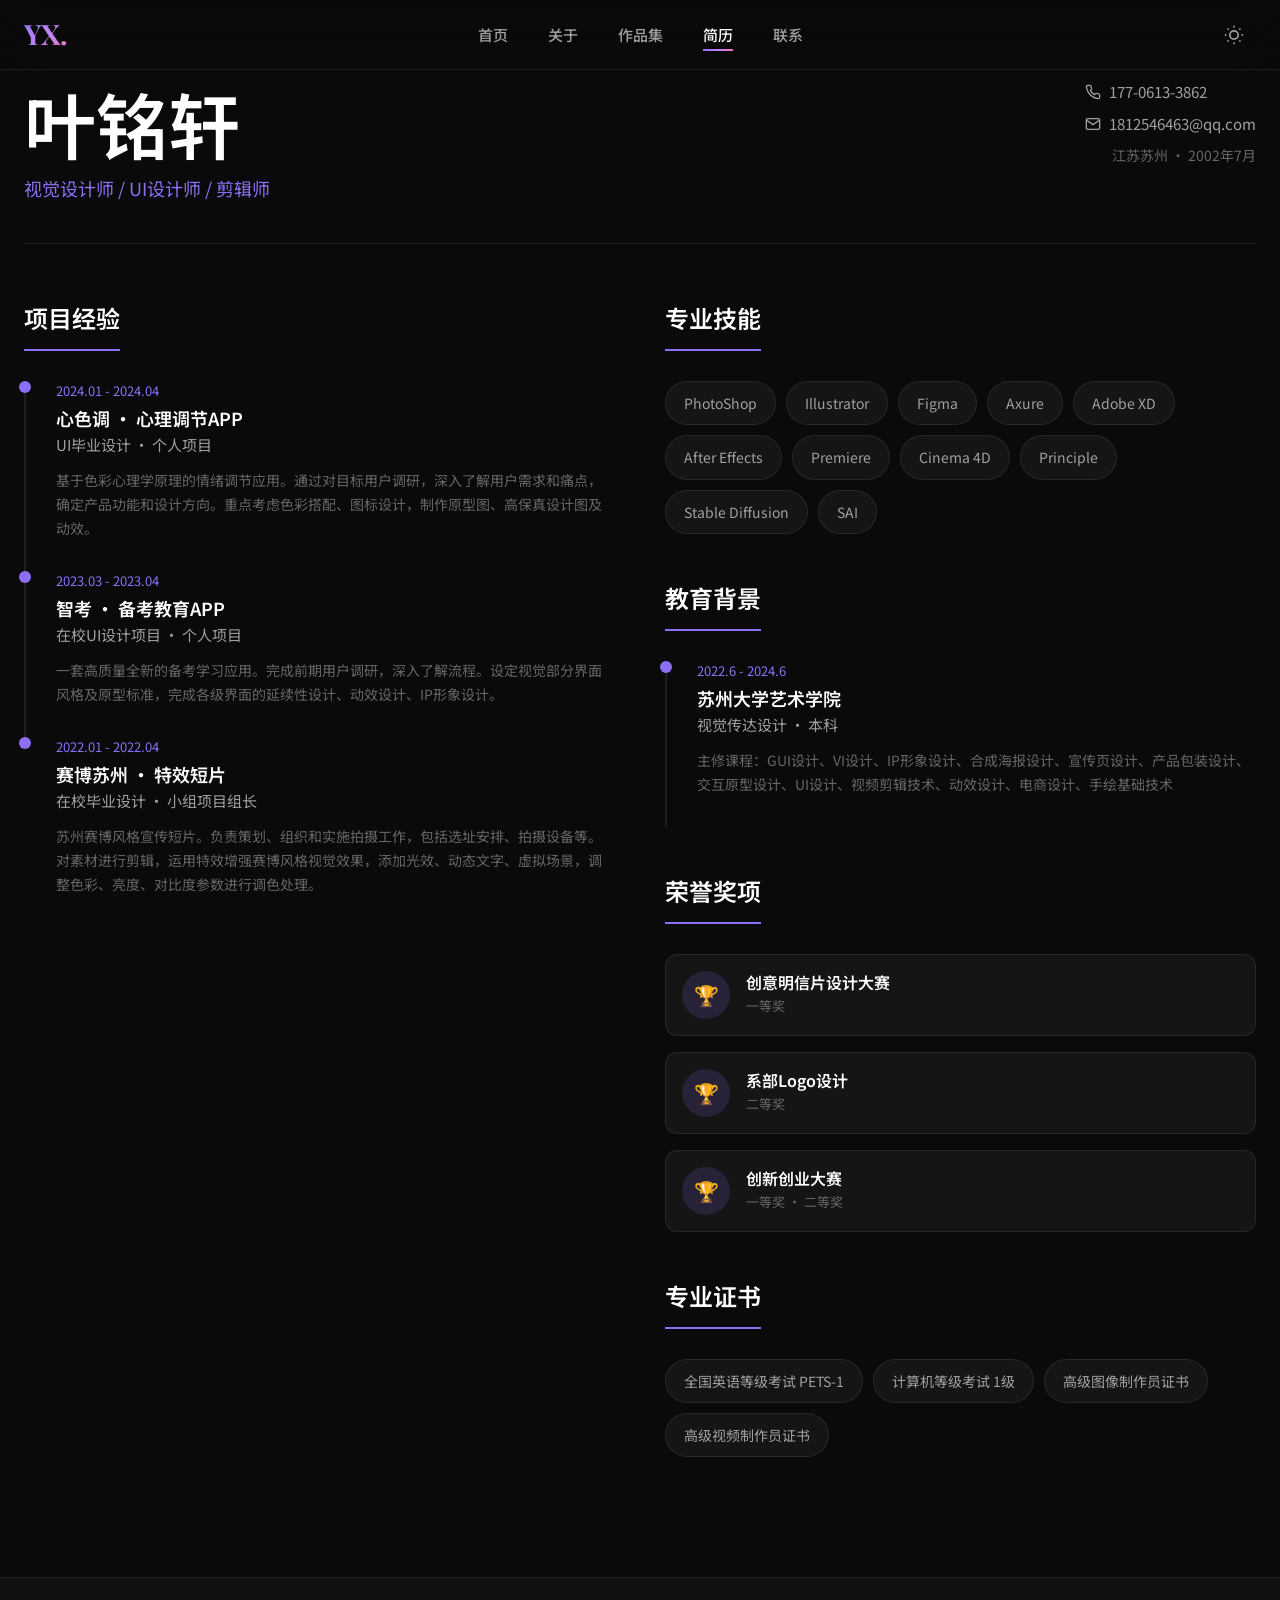
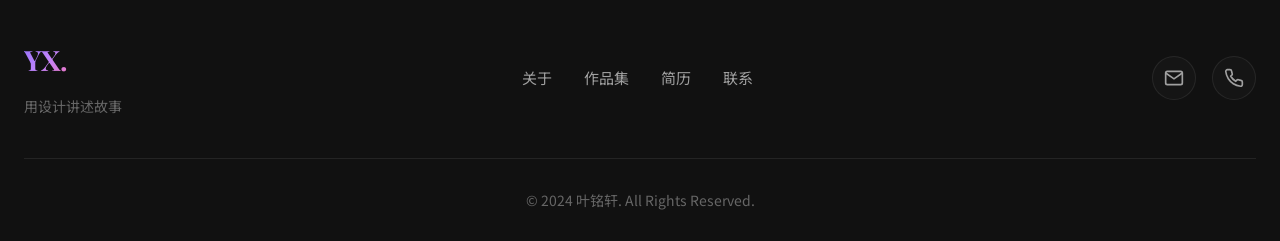
==== resume.html @ 99274835 "add website" ====
<!DOCTYPE html>
<html lang="zh-CN">
<head>
    <meta charset="UTF-8">
    <meta name="viewport" content="width=device-width, initial-scale=1.0">
    <title>简历 | 叶铭轩 - 视觉设计师</title>
    <meta name="description" content="叶铭轩简历 - 苏州大学艺术学院视觉传达设计，UI设计师，技能证书，项目经验">
    <link rel="preconnect" href="https://fonts.googleapis.com">
    <link rel="preconnect" href="https://fonts.gstatic.com" crossorigin>
    <link href="https://fonts.googleapis.com/css2?family=Noto+Sans+SC:wght@300;400;500;700&family=Playfair+Display:wght@400;600;700&family=Space+Grotesk:wght@300;400;500;600;700&display=swap" rel="stylesheet">
    <link rel="stylesheet" href="assets/css/style.css">
</head>
<body>
    <!-- 导航 -->
    <nav class="navbar" id="navbar">
        <div class="nav-container">
            <a href="index.html" class="logo">YX.</a>
            <div class="nav-menu" id="navMenu">
                <a href="index.html" class="nav-link">首页</a>
                <a href="about.html" class="nav-link">关于</a>
                <a href="portfolio.html" class="nav-link">作品集</a>
                <a href="resume.html" class="nav-link active">简历</a>
                <a href="contact.html" class="nav-link">联系</a>
            </div>
            <div class="nav-actions">
                <button class="theme-toggle" id="themeToggle" aria-label="切换主题">
                    <svg class="sun-icon" width="20" height="20" viewBox="0 0 24 24" fill="none" stroke="currentColor" stroke-width="2">
                        <circle cx="12" cy="12" r="5"></circle>
                        <line x1="12" y1="1" x2="12" y2="3"></line>
                        <line x1="12" y1="21" x2="12" y2="23"></line>
                        <line x1="4.22" y1="4.22" x2="5.64" y2="5.64"></line>
                        <line x1="18.36" y1="18.36" x2="19.78" y2="19.78"></line>
                        <line x1="1" y1="12" x2="3" y2="12"></line>
                        <line x1="21" y1="12" x2="23" y2="12"></line>
                        <line x1="4.22" y1="19.78" x2="5.64" y2="18.36"></line>
                        <line x1="18.36" y1="5.64" x2="19.78" y2="4.22"></line>
                    </svg>
                    <svg class="moon-icon" width="20" height="20" viewBox="0 0 24 24" fill="none" stroke="currentColor" stroke-width="2">
                        <path d="M21 12.79A9 9 0 1 1 11.21 3 7 7 0 0 0 21 12.79z"></path>
                    </svg>
                </button>
                <button class="menu-toggle" id="menuToggle" aria-label="菜单">
                    <span></span>
                    <span></span>
                    <span></span>
                </button>
            </div>
        </div>
    </nav>

    <!-- Resume Section -->
    <section class="resume-section">
        <div class="container">
            <!-- Resume Header -->
            <div class="resume-header" data-aos="fade-up">
                <div>
                    <h1>叶铭轩</h1>
                    <p style="font-size: 18px; color: var(--accent);">视觉设计师 / UI设计师 / 剪辑师</p>
                </div>
                <div class="resume-contact">
                    <a href="tel:17706133862">
                        <svg width="16" height="16" viewBox="0 0 24 24" fill="none" stroke="currentColor" stroke-width="2">
                            <path d="M22 16.92v3a2 2 0 0 1-2.18 2 19.79 19.79 0 0 1-8.63-3.07 19.5 19.5 0 0 1-6-6 19.79 19.79 0 0 1-3.07-8.67A2 2 0 0 1 4.11 2h3a2 2 0 0 1 2 1.72 12.84 12.84 0 0 0 .7 2.81 2 2 0 0 1-.45 2.11L8.09 9.91a16 16 0 0 0 6 6l1.27-1.27a2 2 0 0 1 2.11-.45 12.84 12.84 0 0 0 2.81.7A2 2 0 0 1 22 16.92z"></path>
                        </svg>
                        177-0613-3862
                    </a>
                    <a href="mailto:1812546463@qq.com">
                        <svg width="16" height="16" viewBox="0 0 24 24" fill="none" stroke="currentColor" stroke-width="2">
                            <path d="M4 4h16c1.1 0 2 .9 2 2v12c0 1.1-.9 2-2 2H4c-1.1 0-2-.9-2-2V6c0-1.1.9-2 2-2z"></path>
                            <polyline points="22,6 12,13 2,6"></polyline>
                        </svg>
                        1812546463@qq.com
                    </a>
                    <p style="font-size: 14px; color: var(--text-muted);">江苏苏州 · 2002年7月</p>
                </div>
            </div>

            <!-- Resume Grid -->
            <div class="resume-grid">
                <!-- Left Column -->
                <div class="resume-column">
                    <h2>项目经验</h2>
                    
                    <div class="timeline-item" data-aos="fade-up">
                        <p class="timeline-date">2024.01 - 2024.04</p>
                        <h3 class="timeline-title">心色调 · 心理调节APP</h3>
                        <p class="timeline-subtitle">UI毕业设计 · 个人项目</p>
                        <p class="timeline-desc">
                            基于色彩心理学原理的情绪调节应用。通过对目标用户调研，深入了解用户需求和痛点，确定产品功能和设计方向。重点考虑色彩搭配、图标设计，制作原型图、高保真设计图及动效。
                        </p>
                    </div>
                    
                    <div class="timeline-item" data-aos="fade-up">
                        <p class="timeline-date">2023.03 - 2023.04</p>
                        <h3 class="timeline-title">智考 · 备考教育APP</h3>
                        <p class="timeline-subtitle">在校UI设计项目 · 个人项目</p>
                        <p class="timeline-desc">
                            一套高质量全新的备考学习应用。完成前期用户调研，深入了解流程。设定视觉部分界面风格及原型标准，完成各级界面的延续性设计、动效设计、IP形象设计。
                        </p>
                    </div>
                    
                    <div class="timeline-item" data-aos="fade-up">
                        <p class="timeline-date">2022.01 - 2022.04</p>
                        <h3 class="timeline-title">赛博苏州 · 特效短片</h3>
                        <p class="timeline-subtitle">在校毕业设计 · 小组项目组长</p>
                        <p class="timeline-desc">
                            苏州赛博风格宣传短片。负责策划、组织和实施拍摄工作，包括选址安排、拍摄设备等。对素材进行剪辑，运用特效增强赛博风格视觉效果，添加光效、动态文字、虚拟场景，调整色彩、亮度、对比度参数进行调色处理。
                        </p>
                    </div>
                </div>

                <!-- Right Column -->
                <div class="resume-column">
                    <h2>专业技能</h2>
                    <div class="skills-list" data-aos="fade-up">
                        <span class="skill-tag">PhotoShop</span>
                        <span class="skill-tag">Illustrator</span>
                        <span class="skill-tag">Figma</span>
                        <span class="skill-tag">Axure</span>
                        <span class="skill-tag">Adobe XD</span>
                        <span class="skill-tag">After Effects</span>
                        <span class="skill-tag">Premiere</span>
                        <span class="skill-tag">Cinema 4D</span>
                        <span class="skill-tag">Principle</span>
                        <span class="skill-tag">Stable Diffusion</span>
                        <span class="skill-tag">SAI</span>
                    </div>

                    <h2 style="margin-top: 50px;">教育背景</h2>
                    <div class="timeline-item" data-aos="fade-up">
                        <p class="timeline-date">2022.6 - 2024.6</p>
                        <h3 class="timeline-title">苏州大学艺术学院</h3>
                        <p class="timeline-subtitle">视觉传达设计 · 本科</p>
                        <p class="timeline-desc">
                            主修课程：GUI设计、VI设计、IP形象设计、合成海报设计、宣传页设计、产品包装设计、交互原型设计、UI设计、视频剪辑技术、动效设计、电商设计、手绘基础技术
                        </p>
                    </div>

                    <h2 style="margin-top: 50px;">荣誉奖项</h2>
                    <div class="awards-grid" data-aos="fade-up">
                        <div class="award-item">
                            <div class="award-icon">🏆</div>
                            <div class="award-info">
                                <h4>创意明信片设计大赛</h4>
                                <p>一等奖</p>
                            </div>
                        </div>
                        <div class="award-item">
                            <div class="award-icon">🏆</div>
                            <div class="award-info">
                                <h4>系部Logo设计</h4>
                                <p>二等奖</p>
                            </div>
                        </div>
                        <div class="award-item">
                            <div class="award-icon">🏆</div>
                            <div class="award-info">
                                <h4>创新创业大赛</h4>
                                <p>一等奖 · 二等奖</p>
                            </div>
                        </div>
                    </div>

                    <h2 style="margin-top: 50px;">专业证书</h2>
                    <div class="skills-list" data-aos="fade-up">
                        <span class="skill-tag">全国英语等级考试 PETS-1</span>
                        <span class="skill-tag">计算机等级考试 1级</span>
                        <span class="skill-tag">高级图像制作员证书</span>
                        <span class="skill-tag">高级视频制作员证书</span>
                    </div>
                </div>
            </div>
        </div>
    </section>

    <!-- Footer -->
    <footer class="footer">
        <div class="container">
            <div class="footer-content">
                <div class="footer-brand">
            <a href="index.html" class="logo">YX.</a>
                    <p>用设计讲述故事</p>
                </div>
                <div class="footer-links">
                    <a href="about.html">关于</a>
                    <a href="portfolio.html">作品集</a>
                    <a href="resume.html">简历</a>
                    <a href="contact.html">联系</a>
                </div>
                <div class="footer-social">
                    <a href="mailto:1812546463@qq.com" aria-label="Email">
                        <svg width="20" height="20" viewBox="0 0 24 24" fill="none" stroke="currentColor" stroke-width="2">
                            <path d="M4 4h16c1.1 0 2 .9 2 2v12c0 1.1-.9 2-2 2H4c-1.1 0-2-.9-2-2V6c0-1.1.9-2 2-2z"></path>
                            <polyline points="22,6 12,13 2,6"></polyline>
                        </svg>
                    </a>
                    <a href="tel:17706133862" aria-label="Phone">
                        <svg width="20" height="20" viewBox="0 0 24 24" fill="none" stroke="currentColor" stroke-width="2">
                            <path d="M22 16.92v3a2 2 0 0 1-2.18 2 19.79 19.79 0 0 1-8.63-3.07 19.5 19.5 0 0 1-6-6 19.79 19.79 0 0 1-3.07-8.67A2 2 0 0 1 4.11 2h3a2 2 0 0 1 2 1.72 12.84 12.84 0 0 0 .7 2.81 2 2 0 0 1-.45 2.11L8.09 9.91a16 16 0 0 0 6 6l1.27-1.27a2 2 0 0 1 2.11-.45 12.84 12.84 0 0 0 2.81.7A2 2 0 0 1 22 16.92z"></path>
                        </svg>
                    </a>
                </div>
            </div>
            <div class="footer-bottom">
                <p>&copy; 2024 叶铭轩. All Rights Reserved.</p>
            </div>
        </div>
    </footer>

    <script src="assets/js/main.js"></script>
</body>
</html>
---- assets/css/style.css ----
/* ========================================
   CSS Variables & Theme
   ======================================== */
:root {
    /* Light Theme (Default) - 纯白背景 + 卡片阴影区分 */
    --bg-primary: #ffffff;
    --bg-secondary: #f5f5f5;
    --bg-tertiary: #eeeeee;
    --bg-card: #ffffff;
    --bg-card-hover: #fafafa;
    
    --text-primary: #111111;
    --text-secondary: #555555;
    --text-muted: #888888;
    
    --accent: #7C3AED;
    --accent-hover: #6D28D9;
    --accent-light: rgba(124, 58, 237, 0.1);
    --accent-gradient: linear-gradient(135deg, #7C3AED 0%, #a855f7 50%, #ec4899 100%);
    
    --border-color: rgba(0, 0, 0, 0.08);
    --border-color-light: rgba(0, 0, 0, 0.12);
    
    --shadow-sm: 0 2px 8px rgba(0, 0, 0, 0.06);
    --shadow-md: 0 4px 20px rgba(0, 0, 0, 0.08);
    --shadow-lg: 0 8px 40px rgba(0, 0, 0, 0.1);
    --shadow-accent: 0 4px 20px rgba(124, 58, 237, 0.2);
    
    --radius-sm: 8px;
    --radius-md: 12px;
    --radius-lg: 16px;
    --radius-xl: 24px;
    
    --transition-fast: 0.2s ease;
    --transition-base: 0.3s ease;
    --transition-slow: 0.5s ease;
    
    --container-width: 1400px;
    --header-height: 70px;
}

/* Dark Theme */
[data-theme="dark"] {
    --bg-primary: #0a0a0a;
    --bg-secondary: #111111;
    --bg-tertiary: #1a1a1a;
    --bg-card: #151515;
    --bg-card-hover: #1f1f1f;
    
    --text-primary: #ffffff;
    --text-secondary: #a0a0a0;
    --text-muted: #666666;
    
    --accent: #8D6FF6;
    --accent-hover: #a78bfa;
    --accent-light: rgba(141, 111, 246, 0.15);
    --accent-gradient: linear-gradient(135deg, #8D6FF6 0%, #c084fc 50%, #f472b6 100%);
    
    --border-color: rgba(255, 255, 255, 0.08);
    --border-color-light: rgba(255, 255, 255, 0.12);
    
    --shadow-sm: 0 2px 8px rgba(0, 0, 0, 0.3);
    --shadow-md: 0 4px 20px rgba(0, 0, 0, 0.4);
    --shadow-lg: 0 8px 40px rgba(0, 0, 0, 0.5);
    --shadow-accent: 0 4px 20px rgba(141, 111, 246, 0.3);
}

/* ========================================
   Reset & Base
   ======================================== */
*, *::before, *::after {
    margin: 0;
    padding: 0;
    box-sizing: border-box;
}

html {
    scroll-behavior: smooth;
    transition: background 0.3s ease;
}

body {
    font-family: 'Noto Sans SC', 'Space Grotesk', -apple-system, BlinkMacSystemFont, sans-serif;
    font-size: 16px;
    line-height: 1.6;
    color: var(--text-primary);
    background-color: var(--bg-primary);
    -webkit-font-smoothing: antialiased;
    -moz-osx-font-smoothing: grayscale;
    transition: background-color var(--transition-base), color var(--transition-base), background var(--transition-base);
    overflow-x: hidden;
}

a {
    color: inherit;
    text-decoration: none;
}

img {
    max-width: 100%;
    height: auto;
    display: block;
}

button {
    font-family: inherit;
    cursor: pointer;
    border: none;
    background: none;
}

ul, ol {
    list-style: none;
}

/* ========================================
   Typography
   ======================================== */
h1, h2, h3, h4, h5, h6 {
    font-weight: 600;
    line-height: 1.2;
}

h1 { font-size: clamp(2.5rem, 6vw, 4.5rem); }
h2 { font-size: clamp(2rem, 4vw, 3rem); }
h3 { font-size: clamp(1.5rem, 3vw, 2rem); }
h4 { font-size: 1.25rem; }

p {
    color: var(--text-secondary);
}

/* ========================================
   Layout
   ======================================== */
.container {
    width: 100%;
    max-width: var(--container-width);
    margin: 0 auto;
    padding: 0 24px;
}

.section-header {
    text-align: center;
    margin-bottom: 60px;
}

.section-subtitle {
    font-size: 14px;
    font-weight: 500;
    letter-spacing: 3px;
    text-transform: uppercase;
    color: var(--accent);
    margin-bottom: 12px;
}

.section-title {
    font-size: clamp(2rem, 4vw, 2.5rem);
    color: var(--text-primary);
}

/* ========================================
   Navigation
   ======================================== */
.navbar {
    position: fixed;
    top: 0;
    left: 0;
    right: 0;
    height: var(--header-height);
    z-index: 1000;
    background: rgba(255, 255, 255, 0.9);
    backdrop-filter: blur(20px);
    border-bottom: 1px solid var(--border-color);
    transition: all var(--transition-base), background 0.3s ease;
}

[data-theme="dark"] .navbar {
    background: rgba(10, 10, 10, 0.9);
}

.nav-container {
    max-width: var(--container-width);
    margin: 0 auto;
    padding: 0 24px;
    height: 100%;
    display: flex;
    align-items: center;
    justify-content: space-between;
}

.logo {
    font-family: 'Playfair Display', serif;
    font-size: 28px;
    font-weight: 700;
    background: var(--accent-gradient);
    -webkit-background-clip: text;
    -webkit-text-fill-color: transparent;
    background-clip: text;
}

.nav-menu {
    display: flex;
    align-items: center;
    gap: 40px;
}

.nav-link {
    font-size: 15px;
    font-weight: 500;
    color: var(--text-secondary);
    position: relative;
    transition: color var(--transition-fast);
}

.nav-link::after {
    content: '';
    position: absolute;
    bottom: -4px;
    left: 0;
    width: 0;
    height: 2px;
    background: var(--accent-gradient);
    transition: width var(--transition-base);
}

.nav-link:hover,
.nav-link.active {
    color: var(--text-primary);
}

.nav-link:hover::after,
.nav-link.active::after {
    width: 100%;
}

.nav-actions {
    display: flex;
    align-items: center;
    gap: 16px;
}

.theme-toggle {
    width: 44px;
    height: 44px;
    border-radius: 50%;
    display: flex;
    align-items: center;
    justify-content: center;
    color: var(--text-secondary);
    transition: all var(--transition-fast);
}

.theme-toggle:hover {
    background: var(--accent-light);
    color: var(--accent);
}

.theme-toggle .sun-icon {
    display: none;
}

.theme-toggle .moon-icon {
    display: block;
}

[data-theme="light"] .theme-toggle .sun-icon {
    display: block;
}

[data-theme="light"] .theme-toggle .moon-icon {
    display: none;
}

.menu-toggle {
    display: none;
    flex-direction: column;
    justify-content: center;
    align-items: center;
    width: 44px;
    height: 44px;
    gap: 6px;
}

.menu-toggle span {
    display: block;
    width: 24px;
    height: 2px;
    background: var(--text-primary);
    transition: all var(--transition-fast);
}

@media (max-width: 768px) {
    .menu-toggle {
        display: flex;
    }
    
    .nav-menu {
        position: fixed;
        top: var(--header-height);
        left: 0;
        right: 0;
        bottom: 0;
        background: var(--bg-primary);
        flex-direction: column;
        justify-content: center;
        gap: 32px;
        opacity: 0;
        visibility: hidden;
        transition: all var(--transition-base);
    }
    
    .nav-menu.active {
        opacity: 1;
        visibility: visible;
    }
    
    .nav-link {
        font-size: 24px;
    }
}

/* ========================================
   Buttons
   ======================================== */
.btn {
    display: inline-flex;
    align-items: center;
    justify-content: center;
    gap: 8px;
    padding: 14px 32px;
    font-size: 15px;
    font-weight: 500;
    border-radius: var(--radius-md);
    transition: all var(--transition-base);
}

.btn-primary {
    background: var(--accent-gradient);
    color: white;
    box-shadow: var(--shadow-accent);
}

.btn-primary:hover {
    transform: translateY(-2px);
    box-shadow: 0 6px 30px rgba(141, 111, 246, 0.4);
}

.btn-outline {
    background: transparent;
    border: 2px solid var(--border-color-light);
    color: var(--text-primary);
}

.btn-outline:hover {
    border-color: var(--accent);
    background: var(--accent-light);
}

.btn-link {
    padding: 8px 0;
    color: var(--accent);
    gap: 8px;
}

.btn-link:hover {
    gap: 12px;
}

/* ========================================
   Hero Section
   ======================================== */
.hero {
    min-height: 100vh;
    display: flex;
    align-items: center;
    position: relative;
    padding: 120px 0 80px;
}

.hero-bg {
    position: absolute;
    top: 0;
    left: 0;
    right: 0;
    bottom: 0;
    background: linear-gradient(to top left, rgba(139, 92, 246, 0.1) 0%, rgba(139, 92, 246, 0.04) 50%, transparent 80%);
    z-index: 0;
    pointer-events: none;
}

.hero-content {
    max-width: var(--container-width);
    margin: 0 auto;
    padding: 0 24px;
    display: grid;
    grid-template-columns: 1fr 1fr;
    gap: 60px;
    align-items: center;
}

.hero-text {
    position: relative;
    z-index: 2;
}

.hero-greeting {
    font-size: 18px;
    color: var(--accent);
    margin-bottom: 8px;
    letter-spacing: 1px;
}

.hero-name {
    font-family: 'Playfair Display', serif;
    font-size: clamp(2.5rem, 6vw, 4rem);
    font-weight: 700;
    line-height: 1.1;
    margin-bottom: 16px;
    background: var(--accent-gradient);
    -webkit-background-clip: text;
    -webkit-text-fill-color: transparent;
    background-clip: text;
}

.hero-title {
    font-size: 20px;
    font-weight: 400;
    color: var(--text-secondary);
    margin-bottom: 24px;
    display: flex;
    flex-wrap: wrap;
    align-items: center;
    gap: 8px;
}

.title-item {
    color: var(--text-primary);
}

.title-separator {
    color: var(--accent);
    opacity: 0.6;
}

.hero-tagline {
    font-size: 16px;
    color: var(--text-muted);
    margin-bottom: 40px;
}

.hero-cta {
    display: flex;
    gap: 16px;
    flex-wrap: wrap;
}

.hero-visual {
    position: relative;
    height: 500px;
    overflow: visible;
}

/* 背景光晕 */
.hero-glow {
    position: absolute;
    border-radius: 50%;
    filter: blur(60px);
    opacity: 0.4;
    pointer-events: none;
}

.glow-1 {
    width: 300px;
    height: 300px;
    background: var(--accent);
    top: 10%;
    left: 20%;
    opacity: 0.15;
    animation: glowPulse 6s ease-in-out infinite;
}

.glow-2 {
    width: 250px;
    height: 250px;
    background: linear-gradient(135deg, #f472b6, #8D6FF6);
    bottom: 15%;
    right: 10%;
    opacity: 0.12;
    animation: glowPulse 8s ease-in-out infinite 2s;
}

@keyframes glowPulse {
    0%, 100% { 
        transform: scale(1); 
        opacity: 0.15;
    }
    50% { 
        transform: scale(1.2); 
        opacity: 0.25;
    }
}

.hero-shape {
    position: absolute;
    border-radius: var(--radius-lg);
}



/* 空心方形 */
.shape-2 {
    width: 160px;
    height: 160px;
    background: transparent;
    border: 4px solid rgba(139, 92, 246, 0.5);
    opacity: 1;
    top: 30%;
    right: 20%;
    transform: rotate(45deg);
    filter: blur(1px);
    animation: rotate 30s linear infinite;
}

/* 带渐变的紫球 */
.shape-3 {
    width: 100px;
    height: 100px;
    background: linear-gradient(135deg, #8b5cf6 0%, #c084fc 50%, #f0abfc 100%);
    opacity: 1;
    bottom: 18%;
    left: 22%;
    border-radius: 50%;
    filter: blur(1px);
    animation: pulse 6s ease-in-out infinite;
}



.hero-cards {
    position: absolute;
    top: 50%;
    left: 50%;
    transform: translate(-50%, -50%);
    width: 100%;
    height: 100%;
}

.hero-card {
    position: absolute;
    background: var(--bg-card);
    border: 2px solid rgba(139, 92, 246, 0.3);
    border-radius: var(--radius-md);
    padding: 16px 24px;
    display: flex;
    align-items: center;
    gap: 12px;
    box-shadow: 0 4px 20px rgba(139, 92, 246, 0.15);
    backdrop-filter: blur(10px);
    -webkit-backdrop-filter: blur(10px);
    transition: transform var(--transition-base);
}

.hero-card:hover {
    transform: scale(1.05);
}

.card-1 {
    top: 10%;
    right: 5%;
    animation: float 6s ease-in-out infinite;
}

.card-2 {
    top: 45%;
    left: 0;
    animation: float 7s ease-in-out infinite 1s;
}

.card-3 {
    bottom: 10%;
    right: 10%;
    animation: float 8s ease-in-out infinite 0.5s;
}

.card-number {
    font-size: 24px;
    font-weight: 700;
    color: var(--accent);
    font-family: 'DM Sans', sans-serif;
    letter-spacing: -1px;
    position: relative;
}

.card-number::after {
    content: '';
    position: absolute;
    bottom: -2px;
    left: 0;
    width: 100%;
    height: 2px;
    background: var(--accent-gradient);
    transform: scaleX(0);
    transform-origin: left;
    transition: transform var(--transition-base);
}

.hero-card:hover .card-number::after {
    transform: scaleX(1);
}

.card-text {
    font-size: 14px;
    font-weight: 500;
    color: var(--text-primary);
    white-space: nowrap;
}

.scroll-indicator {
    position: absolute;
    bottom: 40px;
    left: 50%;
    transform: translateX(-50%);
    display: flex;
    flex-direction: column;
    align-items: center;
    gap: 8px;
    color: var(--text-muted);
    font-size: 12px;
    letter-spacing: 2px;
    text-transform: uppercase;
}

.scroll-line {
    width: 1px;
    height: 40px;
    background: linear-gradient(to bottom, var(--accent), transparent);
    animation: scrollDown 2s ease-in-out infinite;
}

@keyframes float {
    0%, 100% { transform: translateY(0); }
    50% { transform: translateY(-20px); }
}

@keyframes rotate {
    from { transform: rotate(0deg); }
    to { transform: rotate(360deg); }
}

@keyframes pulse {
    0%, 100% { transform: scale(1); opacity: 0.4; }
    50% { transform: scale(1.15); opacity: 0.5; }
}

/* 装饰元素：圆点 */
.hero-decor {
    position: absolute;
    pointer-events: none;
}

.dot {
    border-radius: 50%;
    background: var(--accent);
}

.dot-1 {
    width: 8px;
    height: 8px;
    top: 15%;
    right: 25%;
    opacity: 0.4;
    animation: dotFloat 4s ease-in-out infinite;
}

.dot-2 {
    width: 6px;
    height: 6px;
    top: 35%;
    left: 15%;
    opacity: 0.3;
    animation: dotFloat 5s ease-in-out infinite 1s;
    background: #f472b6;
}

.dot-3 {
    width: 10px;
    height: 10px;
    bottom: 30%;
    right: 20%;
    opacity: 0.5;
    animation: dotFloat 6s ease-in-out infinite 0.5s;
    background: #a855f7;
}

@keyframes dotFloat {
    0%, 100% { 
        transform: translateY(0) scale(1); 
        opacity: 0.4;
    }
    50% { 
        transform: translateY(-15px) scale(1.2); 
        opacity: 0.7;
    }
}

/* 装饰元素：线条 */
.line {
    position: absolute;
    background: linear-gradient(90deg, transparent, var(--accent), transparent);
    opacity: 0.2;
}

.line-1 {
    width: 60px;
    height: 1px;
    top: 25%;
    right: 15%;
    transform: rotate(-30deg);
    animation: lineDash 3s ease-in-out infinite;
}

.line-2 {
    width: 40px;
    height: 1px;
    bottom: 40%;
    left: 10%;
    transform: rotate(45deg);
    animation: lineDash 4s ease-in-out infinite 1.5s;
    background: linear-gradient(90deg, transparent, #f472b6, transparent);
}

@keyframes lineDash {
    0%, 100% { 
        opacity: 0.2; 
        transform: rotate(-30deg) scaleX(1);
    }
    50% { 
    opacity: 1;
        transform: rotate(-30deg) scaleX(1.3);
    }
}

/* 装饰元素：圆环 */
.ring {
    border: 1px solid;
    border-radius: 50%;
    opacity: 0.15;
}

.ring-1 {
    width: 80px;
    height: 80px;
    top: 20%;
    left: 25%;
    border-color: var(--accent);
    animation: ringRotate 15s linear infinite, ringPulse 4s ease-in-out infinite;
}

.ring-2 {
    width: 50px;
    height: 50px;
    bottom: 25%;
    right: 25%;
    border-color: #f472b6;
    animation: ringRotate 12s linear infinite reverse, ringPulse 5s ease-in-out infinite 1s;
}

@keyframes ringRotate {
    from { transform: rotate(0deg); }
    to { transform: rotate(360deg); }
}

@keyframes ringPulse {
    0%, 100% { 
        opacity: 0.15; 
        transform: rotate(0deg) scale(1);
    }
    50% { 
        opacity: 0.3; 
        transform: rotate(180deg) scale(1.1);
    }
}

/* 粒子 */
.hero-particle {
    position: absolute;
    border-radius: 50%;
    pointer-events: none;
    background: var(--accent-gradient);
    opacity: 0.6;
}

.particle-1 {
    width: 4px;
    height: 4px;
    top: 20%;
    right: 30%;
    animation: particleFloat 7s ease-in-out infinite;
}

.particle-2 {
    width: 3px;
    height: 3px;
    top: 40%;
    left: 20%;
    animation: particleFloat 9s ease-in-out infinite 1s;
    background: #f472b6;
}

.particle-3 {
    width: 5px;
    height: 5px;
    bottom: 35%;
    right: 15%;
    animation: particleFloat 8s ease-in-out infinite 2s;
    background: #a855f7;
}

.particle-4 {
    width: 2px;
    height: 2px;
    top: 60%;
    right: 35%;
    animation: particleFloat 10s ease-in-out infinite 0.5s;
    opacity: 0.4;
}

.particle-5 {
    width: 3px;
    height: 3px;
    bottom: 20%;
    left: 30%;
    animation: particleFloat 6s ease-in-out infinite 1.5s;
    background: #ec4899;
    opacity: 0.5;
}

@keyframes particleFloat {
    0% { 
        transform: translate(0, 0) scale(1); 
        opacity: 0.6;
    }
    25% { 
        transform: translate(10px, -15px) scale(1.2); 
        opacity: 0.8;
    }
    50% { 
        transform: translate(-5px, -25px) scale(0.8); 
        opacity: 0.4;
    }
    75% { 
        transform: translate(-15px, -10px) scale(1.1); 
        opacity: 0.7;
    }
    100% { 
        transform: translate(0, 0) scale(1); 
        opacity: 0.6;
    }
}

@keyframes scrollDown {
    0% { transform: translateY(0); opacity: 1; }
    100% { transform: translateY(20px); opacity: 0; }
}

@media (max-width: 968px) {
    .hero-content {
        grid-template-columns: 1fr;
        text-align: center;
    }
    
    .hero-cta {
        justify-content: center;
    }
    
    .hero-visual {
        display: none;
    }
}

/* ========================================
   Featured Works Section
   ======================================== */
.featured-works {
    padding: 120px 0;
    background: var(--bg-secondary);
}

.featured-grid {
    display: grid;
    grid-template-columns: repeat(4, 1fr);
    gap: 20px;
    margin-bottom: 60px;
}

.featured-item {
    position: relative;
    border-radius: var(--radius-lg);
    overflow: hidden;
    cursor: pointer;
    display: block;
    text-decoration: none;
    color: inherit;
}

a.featured-item:hover {
    transform: translateY(-4px);
    box-shadow: 0 12px 40px rgba(0,0,0,0.15);
}

/* 心色调 - 第1行，占2列 */
.featured-item:nth-child(1) {
    grid-column: span 2;
}

/* 智考 - 第1行，占2列 */
.featured-item:nth-child(2) {
    grid-column: span 2;
}

/* 求知 - 第2行左边，占2列 */
.featured-item:nth-child(3) {
    grid-column: span 2;
}

/* 电商1、电商2 - 第2行右边，并排各占1列 */
.featured-item:nth-child(4),
.featured-item:nth-child(5) {
    grid-column: span 1;
}

/* Responsive */
@media (max-width: 768px) {
    .featured-grid {
        grid-template-columns: repeat(2, 1fr);
    }
    
    .featured-item:nth-child(1),
    .featured-item:nth-child(2),
    .featured-item:nth-child(3) {
        grid-column: span 2;
    }
    
    .featured-item:nth-child(4),
    .featured-item:nth-child(5) {
        grid-column: span 1;
    }
}

.category-content {
    position: absolute;
    bottom: 0;
    left: 0;
    width: 100%;
    padding: 24px;
    color: #fff;
    display: flex;
    flex-direction: column;
    justify-content: flex-end;
    height: 100%;
    box-sizing: border-box;
}

.category-name {
    font-size: 28px;
    font-weight: 700;
    margin-bottom: 8px;
    text-shadow: 0 2px 10px rgba(0,0,0,0.3);
}

.category-desc {
    font-size: 14px;
    opacity: 0.9;
    text-shadow: 0 1px 6px rgba(0,0,0,0.3);
}

/* Responsive */
@media (max-width: 768px) {
    .featured-grid {
        grid-template-columns: repeat(2, 1fr);
        gap: 16px;
    }
}

.featured-image {
    position: relative;
    aspect-ratio: auto;
    overflow: hidden;
    background: #ffffff;
    border-radius: var(--radius-lg);
    box-shadow: 0 4px 20px rgba(0,0,0,0.1);
}

.featured-image img {
    width: 100%;
    height: auto;
    display: block;
}

[data-theme="dark"] .featured-image {
    background: #1a1a1a;
}

.featured-image img {
    width: 100%;
    height: auto;
    display: block;
    transition: transform var(--transition-slow);
}

.featured-item:hover .featured-image img {
    transform: scale(1.08);
}

.featured-overlay {
    position: absolute;
    top: 16px;
    left: 16px;
    opacity: 0;
    transition: opacity var(--transition-base);
}

.featured-item:hover .featured-overlay {
    opacity: 1;
}

.featured-category {
    background: var(--accent);
    color: white;
    padding: 6px 14px;
    border-radius: 20px;
    font-size: 12px;
    font-weight: 500;
}

.featured-info {
    padding: 20px 0;
}

.featured-info h3 {
    font-size: 20px;
    margin-bottom: 6px;
    color: var(--text-primary);
}

.featured-info p {
    font-size: 14px;
    color: var(--text-muted);
}

.featured-more {
    text-align: center;
    margin-top: 60px;
}

@media (max-width: 768px) {
    .featured-grid {
        grid-template-columns: 1fr;
    }
}

/* ========================================
   Skills Section
   ======================================== */
.skills-section {
    padding: 120px 0;
}

.skills-grid {
    display: grid;
    grid-template-columns: repeat(3, 1fr);
    gap: 24px;
}

.skill-card {
    background: var(--bg-card);
    border: 1px solid var(--border-color);
    border-radius: var(--radius-lg);
    padding: 40px 30px;
    text-align: center;
    transition: all var(--transition-base);
}

.skill-card:hover {
    transform: translateY(-8px);
    border-color: var(--accent);
    box-shadow: var(--shadow-accent);
}

.skill-icon {
    width: 70px;
    height: 70px;
    margin: 0 auto 20px;
    display: flex;
    align-items: center;
    justify-content: center;
    background: var(--accent-light);
    border-radius: 50%;
    color: var(--accent);
}

.skill-card h3 {
    font-size: 20px;
    margin-bottom: 8px;
    color: var(--text-primary);
}

.skill-card p {
    font-size: 14px;
    color: var(--text-muted);
}

@media (max-width: 968px) {
    .skills-grid {
        grid-template-columns: repeat(2, 1fr);
    }
}

@media (max-width: 580px) {
    .skills-grid {
        grid-template-columns: 1fr;
    }
}

/* ========================================
   Stats Section
   ======================================== */
.stats-section {
    padding: 80px 0;
    background: var(--bg-secondary);
}

.stats-grid {
    display: grid;
    grid-template-columns: repeat(4, 1fr);
    gap: 40px;
    text-align: center;
}

.stat-item {
    padding: 20px;
}

.stat-number {
    display: block;
    font-size: clamp(2.5rem, 5vw, 4rem);
    font-weight: 700;
    background: var(--accent-gradient);
    -webkit-background-clip: text;
    -webkit-text-fill-color: transparent;
    background-clip: text;
    margin-bottom: 8px;
}

.stat-label {
    font-size: 16px;
    color: var(--text-secondary);
}

@media (max-width: 768px) {
    .stats-grid {
        grid-template-columns: repeat(2, 1fr);
    }
}

/* ========================================
   Footer
   ======================================== */
.footer {
    padding: 60px 0 30px;
    background: var(--bg-secondary);
    border-top: 1px solid var(--border-color);
}

.footer-content {
    display: flex;
    justify-content: space-between;
    align-items: center;
    flex-wrap: wrap;
    gap: 40px;
    margin-bottom: 40px;
}

.footer-brand .logo {
    display: inline-block;
    margin-bottom: 12px;
}

.footer-brand p {
    font-size: 14px;
    color: var(--text-muted);
}

.footer-links {
    display: flex;
    gap: 32px;
}

.footer-links a {
    font-size: 15px;
    color: var(--text-secondary);
    transition: color var(--transition-fast);
}

.footer-links a:hover {
    color: var(--accent);
}

.footer-social {
    display: flex;
    gap: 16px;
}

.footer-social a {
    width: 44px;
    height: 44px;
    display: flex;
    align-items: center;
    justify-content: center;
    background: var(--bg-card);
    border: 1px solid var(--border-color);
    border-radius: 50%;
    color: var(--text-secondary);
    transition: all var(--transition-fast);
}

.footer-social a:hover {
    background: var(--accent);
    border-color: var(--accent);
    color: white;
}

.footer-bottom {
    text-align: center;
    padding-top: 30px;
    border-top: 1px solid var(--border-color);
}

.footer-bottom p {
    font-size: 14px;
    color: var(--text-muted);
}

@media (max-width: 768px) {
    .footer-content {
        flex-direction: column;
        text-align: center;
    }
    
    .footer-links {
        flex-wrap: wrap;
        justify-content: center;
    }
}

/* ========================================
   Page Header (通用页面头部)
   ======================================== */
.page-header {
    padding: 160px 0 80px;
    text-align: center;
    position: relative;
    background: 
        radial-gradient(ellipse 60% 50% at 50% 0%, rgba(141, 111, 246, 0.12), transparent);
}

.page-header h1 {
    font-family: 'Playfair Display', serif;
    margin-bottom: 16px;
}

.page-header p {
    font-size: 18px;
    color: var(--text-secondary);
    max-width: 600px;
    margin: 0 auto;
}

/* ========================================
   About Page
   ======================================== */
.about-section {
    padding: 80px 0;
}

.about-grid {
    display: grid;
    grid-template-columns: 1fr 1.5fr;
    gap: 60px;
    align-items: start;
}

.about-image {
    position: relative;
    aspect-ratio: 3/4;
    border-radius: var(--radius-lg);
    overflow: hidden;
    background: var(--bg-card);
}

.about-image::before {
    content: '';
    position: absolute;
    inset: 0;
    border: 2px solid var(--accent);
    border-radius: var(--radius-lg);
    transform: translate(20px, 20px);
    z-index: -1;
}

.about-image-placeholder {
    width: 100%;
    height: 100%;
    display: flex;
    align-items: center;
    justify-content: center;
    background: var(--bg-tertiary);
    color: var(--text-muted);
    font-size: 14px;
}

.about-content h2 {
    margin-bottom: 24px;
}

.about-content p {
    margin-bottom: 20px;
    line-height: 1.8;
}

.about-quote {
    padding: 24px;
    background: var(--bg-card);
    border-left: 4px solid var(--accent);
    border-radius: 0 var(--radius-md) var(--radius-md) 0;
    margin: 30px 0;
}

.about-quote p {
    font-size: 18px;
    font-style: italic;
    margin-bottom: 0;
    color: var(--text-primary);
}

.education-item {
    padding: 20px 0;
    border-bottom: 1px solid var(--border-color);
}

.education-item:last-child {
    border-bottom: none;
}

.education-year {
    font-size: 14px;
    color: var(--accent);
    margin-bottom: 4px;
}

.education-school {
    font-size: 18px;
    font-weight: 600;
    color: var(--text-primary);
    margin-bottom: 4px;
}

.education-major {
    font-size: 15px;
    color: var(--text-secondary);
}

@media (max-width: 968px) {
    .about-grid {
        grid-template-columns: 1fr;
    }
    
    .about-image {
        max-width: 400px;
        margin: 0 auto;
    }
}

/* ========================================
   Portfolio Page
   ======================================== */
.portfolio-section {
    padding: 80px 0 120px;
}

.portfolio-filters {
    display: flex;
    justify-content: center;
    flex-wrap: wrap;
    gap: 12px;
    margin-bottom: 50px;
}

.filter-btn {
    padding: 12px 24px;
    font-size: 14px;
    font-weight: 500;
    color: var(--text-secondary);
    background: var(--bg-card);
    border: 1px solid var(--border-color);
    border-radius: 30px;
    transition: all var(--transition-fast);
}

.filter-btn:hover,
.filter-btn.active {
    background: var(--accent);
    border-color: var(--accent);
    color: white;
}

/* ========================================
   Portfolio Page - JS Horizontal Waterfall
   ======================================== */
.portfolio-section {
    padding: 80px 0 120px;
}

.portfolio-filters {
    display: flex;
    justify-content: center;
    flex-wrap: wrap;
    gap: 12px;
    margin-bottom: 50px;
}

.filter-btn {
    padding: 12px 24px;
    font-size: 14px;
    font-weight: 500;
    color: var(--text-secondary);
    background: var(--bg-card);
    border: 1px solid var(--border-color);
    border-radius: 30px;
    transition: all var(--transition-fast);
    cursor: pointer;
}

.filter-btn:hover,
.filter-btn.active {
    background: var(--accent);
    border-color: var(--accent);
    color: white;
    transform: translateY(-2px);
    box-shadow: 0 4px 15px rgba(124, 58, 237, 0.3);
}

/* Grid - 由JS计算定位 */
.portfolio-grid {
    position: relative;
    width: 100%;
    min-height: 500px;
}

.portfolio-item {
    position: absolute;
    border-radius: var(--radius-md);
    overflow: hidden;
    cursor: pointer;
    background: #ffffff;
    box-shadow: 0 4px 20px rgba(0,0,0,0.12);
    transition: transform var(--transition-base), box-shadow var(--transition-base);
}

.portfolio-item:hover {
    box-shadow: 0 12px 40px rgba(0,0,0,0.18);
}

[data-theme="dark"] .portfolio-item {
    background: #1a1a1a;
    box-shadow: none;
}

.portfolio-item:hover {
    transform: scale(1.02);
    box-shadow: 0 20px 40px rgba(0, 0, 0, 0.15);
}

.portfolio-item img {
    width: 100%;
    height: auto;
    display: block;
    transition: transform var(--transition-slow);
}

.portfolio-item:hover img {
    transform: scale(1.05);
}

.portfolio-filters {
    display: flex;
    justify-content: center;
    flex-wrap: wrap;
    gap: 12px;
    margin-bottom: 50px;
}

.filter-btn {
    padding: 12px 24px;
    font-size: 14px;
    font-weight: 500;
    color: var(--text-secondary);
    background: var(--bg-card);
    border: 1px solid var(--border-color);
    border-radius: 30px;
    transition: all var(--transition-fast);
    cursor: pointer;
}

.filter-btn:hover,
.filter-btn.active {
    background: var(--accent);
    border-color: var(--accent);
    color: white;
    transform: translateY(-2px);
    box-shadow: 0 4px 15px rgba(141, 111, 246, 0.4);
}

/* Horizontal Grid - 横向排列 */
.portfolio-grid {
    display: grid;
    grid-template-columns: repeat(4, 1fr);
    gap: 20px;
}

.portfolio-item {
    position: relative;
    border-radius: var(--radius-md);
    overflow: hidden;
    cursor: pointer;
    background: var(--bg-tertiary);
    transition: all var(--transition-base);
}

.portfolio-item:hover {
    transform: translateY(-12px) scale(1.03);
    box-shadow: 0 25px 50px rgba(141, 111, 246, 0.25);
}

.portfolio-item img {
    width: 100%;
    height: auto;
    display: block;
    transition: transform var(--transition-slow);
}

.portfolio-item:hover img {
    transform: scale(1.08);
}

/* 悬停时的渐变遮罩 */
.portfolio-overlay {
    position: absolute;
    inset: 0;
    background: linear-gradient(
        to top, 
        rgba(0, 0, 0, 0.85) 0%, 
        rgba(0, 0, 0, 0.4) 40%, 
        transparent 100%
    );
    display: flex;
    flex-direction: column;
    justify-content: flex-end;
    padding: 24px;
    opacity: 0;
    transition: opacity var(--transition-base);
}

.portfolio-item:hover .portfolio-overlay {
    opacity: 1;
}

/* 分类标签 */
.portfolio-category {
    font-size: 11px;
    font-weight: 600;
    color: var(--accent);
    text-transform: uppercase;
    letter-spacing: 1.5px;
    margin-bottom: 8px;
    transform: translateY(20px);
    transition: transform var(--transition-base);
}

.portfolio-item:hover .portfolio-category {
    transform: translateY(0);
}

/* 作品标题 */
.portfolio-title {
    font-size: 16px;
    font-weight: 600;
    color: white;
    transform: translateY(20px);
    transition: transform var(--transition-base) 0.1s;
}

.portfolio-item:hover .portfolio-title {
    transform: translateY(0);
}

/* 作品序号 */
.portfolio-number {
    position: absolute;
    top: 16px;
    right: 16px;
    width: 32px;
    height: 32px;
    display: flex;
    align-items: center;
    justify-content: center;
    background: rgba(0, 0, 0, 0.5);
    backdrop-filter: blur(10px);
    border-radius: 50%;
    font-size: 12px;
    font-weight: 600;
    color: white;
    opacity: 0;
    transform: scale(0.5);
    transition: all var(--transition-base);
}

.portfolio-item:hover .portfolio-number {
    opacity: 1;
    transform: scale(1);
}

/* 不同尺寸的卡片样式 */
.portfolio-item.size-large {
    column-span: 2;
}

.portfolio-item.size-tall {
    margin-bottom: 40px;
}

/* 卡片边框发光效果 */
.portfolio-item::before {
    content: '';
    position: absolute;
    inset: 0;
    border-radius: var(--radius-md);
    padding: 2px;
    background: var(--accent-gradient);
    -webkit-mask: linear-gradient(#fff 0 0) content-box, linear-gradient(#fff 0 0);
    mask: linear-gradient(#fff 0 0) content-box, linear-gradient(#fff 0 0);
    -webkit-mask-composite: xor;
    mask-composite: exclude;
    opacity: 0;
    transition: opacity var(--transition-base);
    z-index: 10;
    pointer-events: none;
}

.portfolio-item:hover::before {
    opacity: 1;
}

/* 加载动画 */
.portfolio-item {
    opacity: 0;
    transform: translateY(30px) scale(0.95);
    animation: portfolioFadeIn 0.6s ease forwards;
}

@keyframes portfolioFadeIn {
    to {
        opacity: 1;
        transform: translateY(0) scale(1);
    }
}

/* 交错动画延迟 */
.portfolio-item:nth-child(1) { animation-delay: 0.05s; }
.portfolio-item:nth-child(2) { animation-delay: 0.1s; }
.portfolio-item:nth-child(3) { animation-delay: 0.15s; }
.portfolio-item:nth-child(4) { animation-delay: 0.2s; }
.portfolio-item:nth-child(5) { animation-delay: 0.25s; }
.portfolio-item:nth-child(6) { animation-delay: 0.3s; }
.portfolio-item:nth-child(7) { animation-delay: 0.35s; }
.portfolio-item:nth-child(8) { animation-delay: 0.4s; }
.portfolio-item:nth-child(9) { animation-delay: 0.45s; }
.portfolio-item:nth-child(10) { animation-delay: 0.5s; }
.portfolio-item:nth-child(11) { animation-delay: 0.55s; }
.portfolio-item:nth-child(12) { animation-delay: 0.6s; }
.portfolio-item:nth-child(13) { animation-delay: 0.65s; }
.portfolio-item:nth-child(14) { animation-delay: 0.7s; }
.portfolio-item:nth-child(15) { animation-delay: 0.75s; }
.portfolio-item:nth-child(16) { animation-delay: 0.8s; }

@media (max-width: 580px) {
    .portfolio-filters {
        gap: 8px;
    }
    
    .filter-btn {
        padding: 10px 18px;
        font-size: 13px;
    }
}

/* ========================================
   Lightbox Modal
   ======================================== */
.lightbox {
    position: fixed;
    inset: 0;
    z-index: 2000;
    background: rgba(0, 0, 0, 0.95);
    display: flex;
    align-items: center;
    justify-content: center;
    opacity: 0;
    visibility: hidden;
    transition: all var(--transition-base);
}

.lightbox.active {
    opacity: 1;
    visibility: visible;
}

.lightbox-content {
    max-width: 90vw;
    max-height: 90vh;
    position: relative;
}

.lightbox-image {
    max-width: 100%;
    max-height: 85vh;
    object-fit: contain;
    border-radius: var(--radius-md);
}

.lightbox-close {
    position: absolute;
    top: 20px;
    right: 20px;
    width: 50px;
    height: 50px;
    display: flex;
    align-items: center;
    justify-content: center;
    background: var(--bg-card);
    border-radius: 50%;
    color: var(--text-primary);
    font-size: 24px;
    transition: all var(--transition-fast);
    z-index: 10;
}

.lightbox-close:hover {
    background: var(--accent);
}

.lightbox-nav {
    position: absolute;
    top: 50%;
    transform: translateY(-50%);
    width: 50px;
    height: 50px;
    display: flex;
    align-items: center;
    justify-content: center;
    background: var(--bg-card);
    border-radius: 50%;
    color: var(--text-primary);
    font-size: 20px;
    transition: all var(--transition-fast);
}

.lightbox-nav:hover {
    background: var(--accent);
}

.lightbox-prev {
    left: 20px;
}

.lightbox-next {
    right: 20px;
}

.lightbox-info {
    text-align: center;
    margin-top: 20px;
}

.lightbox-info h3 {
    color: white;
    margin-bottom: 8px;
}

.lightbox-info p {
    color: var(--text-muted);
}

/* ========================================
   Resume Page
   ======================================== */
.resume-section {
    padding: 80px 0 120px;
}

.resume-header {
    display: flex;
    justify-content: space-between;
    align-items: flex-start;
    margin-bottom: 60px;
    padding-bottom: 40px;
    border-bottom: 1px solid var(--border-color);
}

.resume-header h1 {
    margin-bottom: 8px;
}

.resume-contact {
    display: flex;
    flex-direction: column;
    gap: 8px;
    text-align: right;
}

.resume-contact a {
    color: var(--text-secondary);
    font-size: 15px;
    display: flex;
    align-items: center;
    gap: 8px;
    transition: color var(--transition-fast);
}

.resume-contact a:hover {
    color: var(--accent);
}

.resume-download .btn {
    margin-top: 16px;
}

.resume-grid {
    display: grid;
    grid-template-columns: 1fr 1fr;
    gap: 50px;
}

.resume-column h2 {
    font-size: 24px;
    margin-bottom: 30px;
    padding-bottom: 16px;
    border-bottom: 2px solid var(--accent);
    display: inline-block;
}

.timeline-item {
    position: relative;
    padding-left: 30px;
    padding-bottom: 30px;
    border-left: 2px solid var(--border-color);
}

.timeline-item::before {
    content: '';
    position: absolute;
    left: -7px;
    top: 0;
    width: 12px;
    height: 12px;
    background: var(--accent);
    border-radius: 50%;
}

.timeline-item:last-child {
    border-left-color: transparent;
}

.timeline-date {
    font-size: 13px;
    color: var(--accent);
    margin-bottom: 6px;
}

.timeline-title {
    font-size: 18px;
    font-weight: 600;
    color: var(--text-primary);
    margin-bottom: 4px;
}

.timeline-subtitle {
    font-size: 15px;
    color: var(--text-secondary);
    margin-bottom: 12px;
}

.timeline-desc {
    font-size: 14px;
    color: var(--text-muted);
    line-height: 1.7;
}

.skills-list {
    display: flex;
    flex-wrap: wrap;
    gap: 10px;
}

.skill-tag {
    padding: 10px 18px;
    background: var(--bg-card);
    border: 1px solid var(--border-color);
    border-radius: 30px;
    font-size: 14px;
    color: var(--text-secondary);
    transition: all var(--transition-fast);
}

.skill-tag:hover {
    border-color: var(--accent);
    color: var(--accent);
}

.awards-grid {
    display: flex;
    flex-direction: column;
    gap: 16px;
}

.award-item {
    display: flex;
    align-items: center;
    gap: 16px;
    padding: 16px;
    background: var(--bg-card);
    border: 1px solid var(--border-color);
    border-radius: var(--radius-md);
}

.award-icon {
    width: 48px;
    height: 48px;
    display: flex;
    align-items: center;
    justify-content: center;
    background: var(--accent-light);
    border-radius: 50%;
    color: var(--accent);
    font-size: 20px;
}

.award-info h4 {
    font-size: 16px;
    color: var(--text-primary);
    margin-bottom: 4px;
}

.award-info p {
    font-size: 13px;
    color: var(--text-muted);
}

@media (max-width: 968px) {
    .resume-header {
        flex-direction: column;
        gap: 24px;
    }
    
    .resume-contact {
        text-align: left;
        flex-direction: row;
        flex-wrap: wrap;
    }
    
    .resume-grid {
        grid-template-columns: 1fr;
    }
}

/* ========================================
   Contact Page
   ======================================== */
.contact-section {
    padding: 80px 0 120px;
}

.contact-grid {
    display: grid;
    grid-template-columns: 1fr 1.5fr;
    gap: 60px;
}

.contact-info h2 {
    margin-bottom: 24px;
}

.contact-info > p {
    margin-bottom: 40px;
    line-height: 1.8;
}

.contact-details {
    display: flex;
    flex-direction: column;
    gap: 24px;
}

.contact-item {
    display: flex;
    align-items: center;
    gap: 16px;
    padding: 20px;
    background: var(--bg-card);
    border: 1px solid var(--border-color);
    border-radius: var(--radius-md);
    transition: all var(--transition-fast);
}

.contact-item:hover {
    border-color: var(--accent);
}

.contact-icon {
    width: 50px;
    height: 50px;
    display: flex;
    align-items: center;
    justify-content: center;
    background: var(--accent-light);
    border-radius: 50%;
    color: var(--accent);
}

.contact-text h4 {
    font-size: 16px;
    margin-bottom: 4px;
}

.contact-text a,
.contact-text p {
    font-size: 15px;
    color: var(--text-secondary);
    transition: color var(--transition-fast);
}

.contact-item:hover .contact-text a,
.contact-item:hover .contact-text p {
    color: var(--accent);
}

.contact-form {
    background: var(--bg-card);
    border: 1px solid var(--border-color);
    border-radius: var(--radius-lg);
    padding: 40px;
}

.form-group {
    margin-bottom: 24px;
}

.form-group label {
    display: block;
    font-size: 14px;
    font-weight: 500;
    color: var(--text-primary);
    margin-bottom: 8px;
}

.form-group input,
.form-group textarea {
    width: 100%;
    padding: 14px 18px;
    background: var(--bg-tertiary);
    border: 1px solid var(--border-color);
    border-radius: var(--radius-md);
    font-family: inherit;
    font-size: 15px;
    color: var(--text-primary);
    transition: all var(--transition-fast);
}

.form-group input:focus,
.form-group textarea:focus {
    outline: none;
    border-color: var(--accent);
    box-shadow: 0 0 0 3px var(--accent-light);
}

.form-group textarea {
    min-height: 150px;
    resize: vertical;
}

.form-group input::placeholder,
.form-group textarea::placeholder {
    color: var(--text-muted);
}

.contact-form .btn {
    width: 100%;
}

@media (max-width: 968px) {
    .contact-grid {
        grid-template-columns: 1fr;
    }
}

/* ========================================
   Utilities
   ======================================== */
.text-center { text-align: center; }
.text-left { text-align: left; }
.text-right { text-align: right; }

.mt-1 { margin-top: 8px; }
.mt-2 { margin-top: 16px; }
.mt-3 { margin-top: 24px; }
.mt-4 { margin-top: 32px; }
.mt-5 { margin-top: 48px; }

.mb-1 { margin-bottom: 8px; }
.mb-2 { margin-bottom: 16px; }
.mb-3 { margin-bottom: 24px; }
.mb-4 { margin-bottom: 32px; }
.mb-5 { margin-bottom: 48px; }

/* ========================================
   Animations
   ======================================== */
[data-aos="fade-up"] {
    opacity: 0;
    transform: translateY(30px);
    transition: opacity 0.6s ease, transform 0.6s ease;
}

[data-aos="fade-up"].aos-animate {
    opacity: 1;
    transform: translateY(0);
}

[data-aos="fade-down"] {
    opacity: 0;
    transform: translateY(-30px);
    transition: opacity 0.6s ease, transform 0.6s ease;
}

[data-aos="fade-down"].aos-animate {
    opacity: 1;
    transform: translateY(0);
}

[data-aos="fade-left"] {
    opacity: 0;
    transform: translateX(-30px);
    transition: opacity 0.6s ease, transform 0.6s ease;
}

[data-aos="fade-left"].aos-animate {
    opacity: 1;
    transform: translateX(0);
}

[data-aos="fade-right"] {
    opacity: 0;
    transform: translateX(30px);
    transition: opacity 0.6s ease, transform 0.6s ease;
}

[data-aos="fade-right"].aos-animate {
    opacity: 1;
    transform: translateX(0);
}

/* ========================================
   Scrollbar
   ======================================== */
::-webkit-scrollbar {
    width: 8px;
}

::-webkit-scrollbar-track {
    background: var(--bg-secondary);
}

::-webkit-scrollbar-thumb {
    background: var(--accent);
    border-radius: 4px;
}

::-webkit-scrollbar-thumb:hover {
    background: var(--accent-hover);
}

/* ========================================
   Selection
   ======================================== */
::selection {
    background: var(--accent);
    color: white;
}
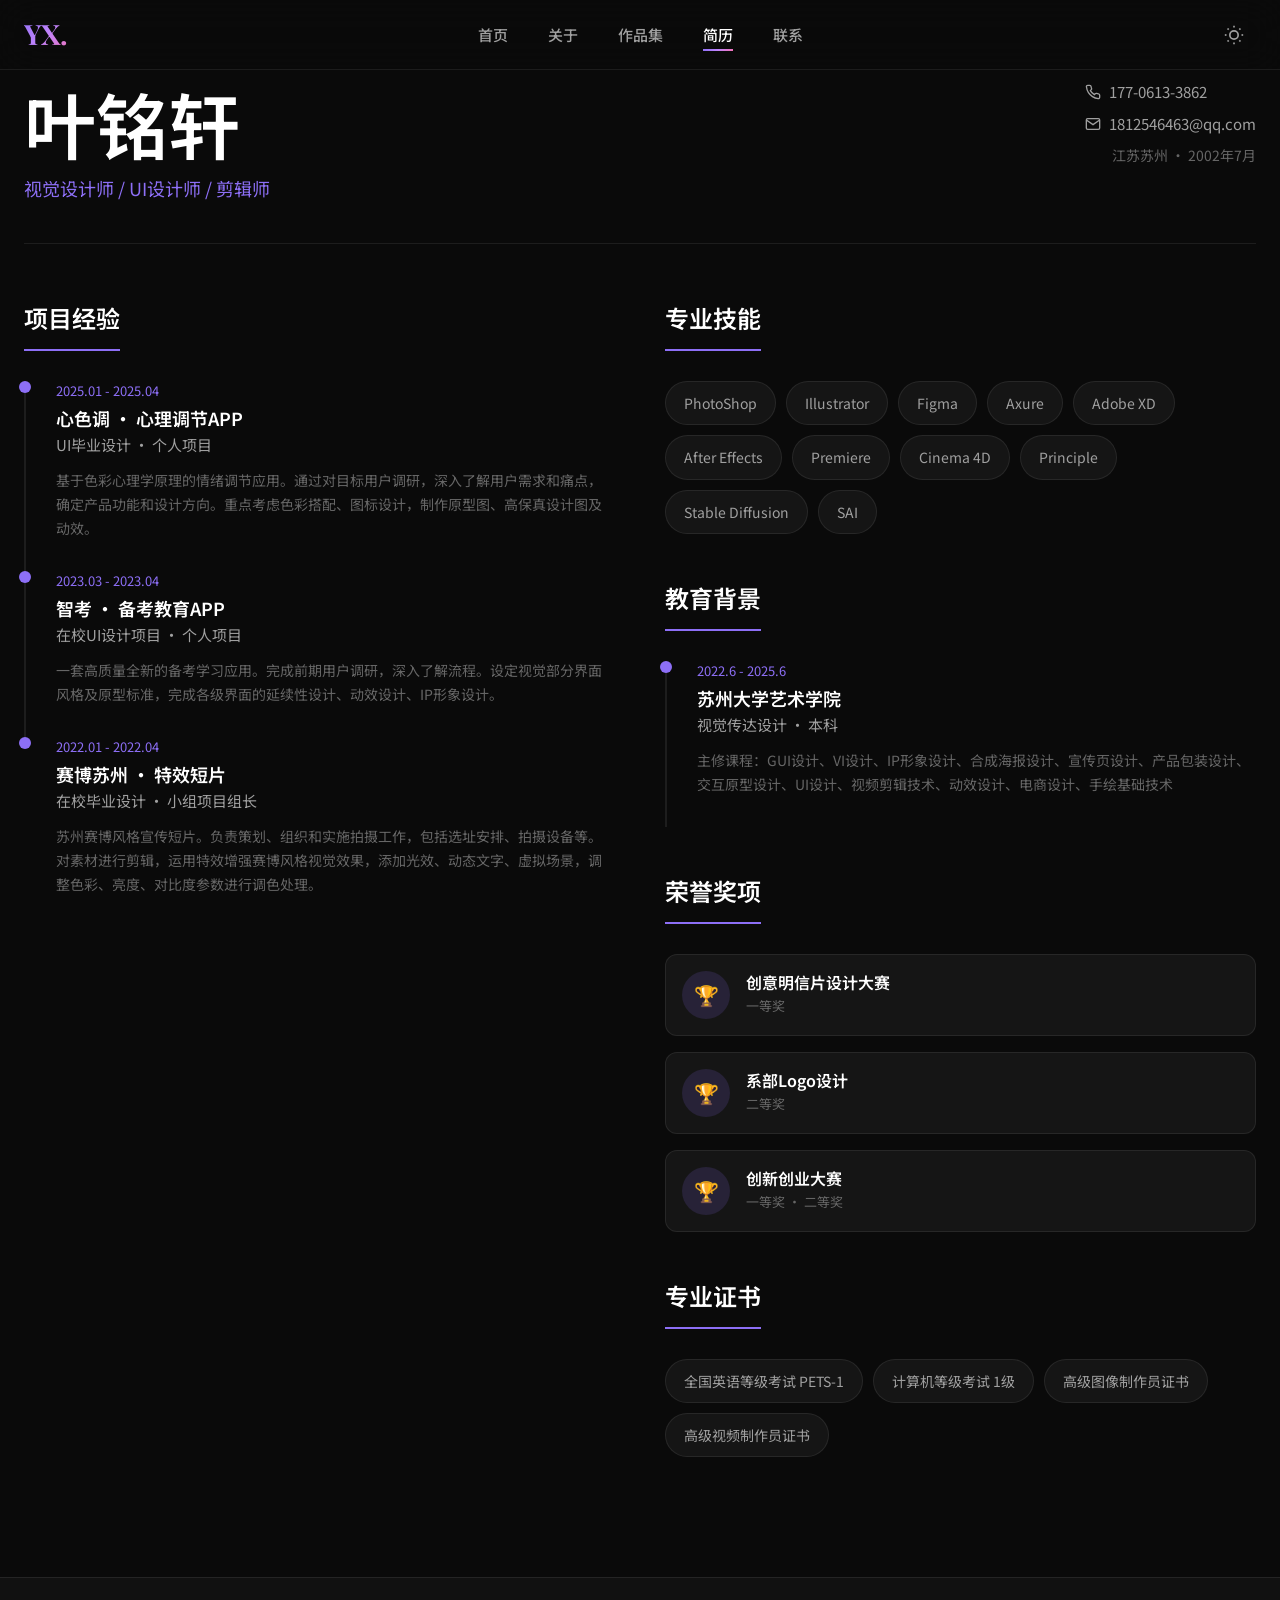
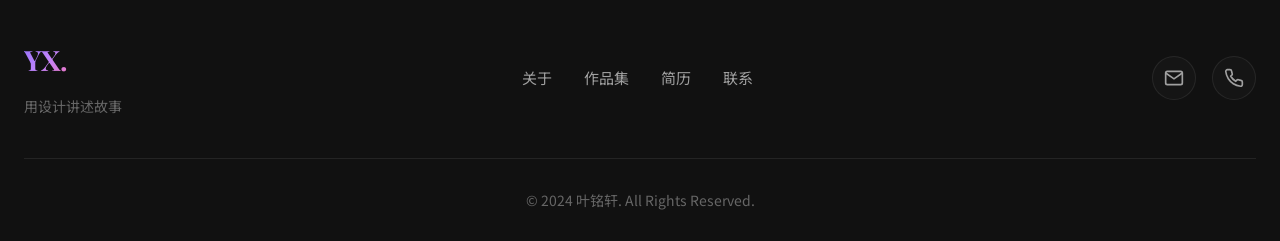
==== commit 4898576f: "redesign about page v3, update dates" ====
--- a/resume.html
+++ b/resume.html
@@ -82,7 +82,7 @@
                     <h2>项目经验</h2>
                     
                     <div class="timeline-item" data-aos="fade-up">
-                        <p class="timeline-date">2024.01 - 2024.04</p>
+                        <p class="timeline-date">2025.01 - 2025.04</p>
                         <h3 class="timeline-title">心色调 · 心理调节APP</h3>
                         <p class="timeline-subtitle">UI毕业设计 · 个人项目</p>
                         <p class="timeline-desc">
@@ -128,7 +128,7 @@
 
                     <h2 style="margin-top: 50px;">教育背景</h2>
                     <div class="timeline-item" data-aos="fade-up">
-                        <p class="timeline-date">2022.6 - 2024.6</p>
+                        <p class="timeline-date">2022.6 - 2025.6</p>
                         <h3 class="timeline-title">苏州大学艺术学院</h3>
                         <p class="timeline-subtitle">视觉传达设计 · 本科</p>
                         <p class="timeline-desc">
--- a/assets/css/style.css
+++ b/assets/css/style.css
@@ -1258,7 +1258,7 @@
    Page Header (通用页面头部)
    ======================================== */
 .page-header {
-    padding: 160px 0 80px;
+    padding: 100px 0 50px;
     text-align: center;
     position: relative;
     background: 
@@ -1278,107 +1278,148 @@
 }
 
 /* ========================================
-   About Page
+   About Page - Clean & Simple
    ======================================== */
-.about-section {
-    padding: 80px 0;
-}
-
-.about-grid {
-    display: grid;
-    grid-template-columns: 1fr 1.5fr;
-    gap: 60px;
-    align-items: start;
-}
-
-.about-image {
-    position: relative;
-    aspect-ratio: 3/4;
+
+/* Page Header - reduced */
+.page-header {
+    padding: 100px 0 50px;
+}
+
+/* Intro */
+.about-intro-section {
+    padding: 0 0 40px;
+}
+
+.about-intro-body {
+    max-width: 640px;
+    margin: 0 auto;
+}
+
+.about-label {
+    font-size: 13px;
+    font-weight: 500;
+    letter-spacing: 3px;
+    text-transform: uppercase;
+    color: var(--accent);
+    margin-bottom: 24px;
+}
+
+.about-desc {
+    font-size: 16px;
+    line-height: 2;
+    color: var(--text-secondary);
+    margin-bottom: 20px;
+}
+
+.about-desc:last-child {
+    margin-bottom: 0;
+}
+
+/* Quote */
+.about-quote-section {
+    padding: 0 0 40px;
+}
+
+.about-blockquote {
+    max-width: 640px;
+    margin: 0 auto;
+    padding: 32px 40px;
+    background: var(--bg-secondary);
     border-radius: var(--radius-lg);
-    overflow: hidden;
-    background: var(--bg-card);
-}
-
-.about-image::before {
-    content: '';
-    position: absolute;
-    inset: 0;
-    border: 2px solid var(--accent);
-    border-radius: var(--radius-lg);
-    transform: translate(20px, 20px);
-    z-index: -1;
-}
-
-.about-image-placeholder {
-    width: 100%;
-    height: 100%;
-    display: flex;
-    align-items: center;
-    justify-content: center;
-    background: var(--bg-tertiary);
-    color: var(--text-muted);
-    font-size: 14px;
-}
-
-.about-content h2 {
-    margin-bottom: 24px;
-}
-
-.about-content p {
-    margin-bottom: 20px;
-    line-height: 1.8;
-}
-
-.about-quote {
-    padding: 24px;
-    background: var(--bg-card);
-    border-left: 4px solid var(--accent);
-    border-radius: 0 var(--radius-md) var(--radius-md) 0;
-    margin: 30px 0;
-}
-
-.about-quote p {
+    text-align: center;
+}
+
+.about-blockquote p {
     font-size: 18px;
     font-style: italic;
-    margin-bottom: 0;
+    line-height: 1.6;
     color: var(--text-primary);
 }
 
-.education-item {
-    padding: 20px 0;
-    border-bottom: 1px solid var(--border-color);
-}
-
-.education-item:last-child {
-    border-bottom: none;
-}
-
-.education-year {
-    font-size: 14px;
+/* Details - Education & Skills */
+.about-detail-section {
+    padding: 0 0 100px;
+}
+
+.about-detail-grid {
+    display: grid;
+    grid-template-columns: 1fr 1fr;
+    gap: 40px;
+    max-width: 640px;
+    margin: 0 auto;
+}
+
+.about-detail-title {
+    font-size: 13px;
+    font-weight: 500;
+    letter-spacing: 3px;
+    text-transform: uppercase;
     color: var(--accent);
-    margin-bottom: 4px;
-}
-
-.education-school {
-    font-size: 18px;
+    margin-bottom: 20px;
+}
+
+.about-edu-item {
+    display: flex;
+    flex-direction: column;
+    gap: 4px;
+}
+
+.about-edu-date {
+    font-size: 13px;
+    color: var(--accent);
+}
+
+.about-edu-school {
+    font-size: 16px;
     font-weight: 600;
     color: var(--text-primary);
-    margin-bottom: 4px;
-}
-
-.education-major {
-    font-size: 15px;
+}
+
+.about-edu-major {
+    font-size: 14px;
     color: var(--text-secondary);
 }
 
-@media (max-width: 968px) {
-    .about-grid {
+.about-skills-wrap {
+    display: flex;
+    flex-wrap: wrap;
+    gap: 10px;
+}
+
+.about-skill {
+    padding: 8px 16px;
+    background: var(--bg-secondary);
+    border: 1px solid var(--border-color);
+    border-radius: 20px;
+    font-size: 14px;
+    color: var(--text-secondary);
+    transition: all var(--transition-fast);
+}
+
+.about-skill:hover {
+    border-color: var(--accent);
+    color: var(--accent);
+}
+
+/* Responsive */
+@media (max-width: 768px) {
+    .about-detail-grid {
         grid-template-columns: 1fr;
-    }
-    
-    .about-image {
-        max-width: 400px;
-        margin: 0 auto;
+        gap: 32px;
+    }
+
+    .about-blockquote {
+        padding: 24px 20px;
+    }
+
+    .about-intro-section,
+    .about-quote-section {
+        padding: 0 0 32px;
+    }
+
+    .about-detail-section {
+        padding: 0 0 60px;
     }
 }
 
